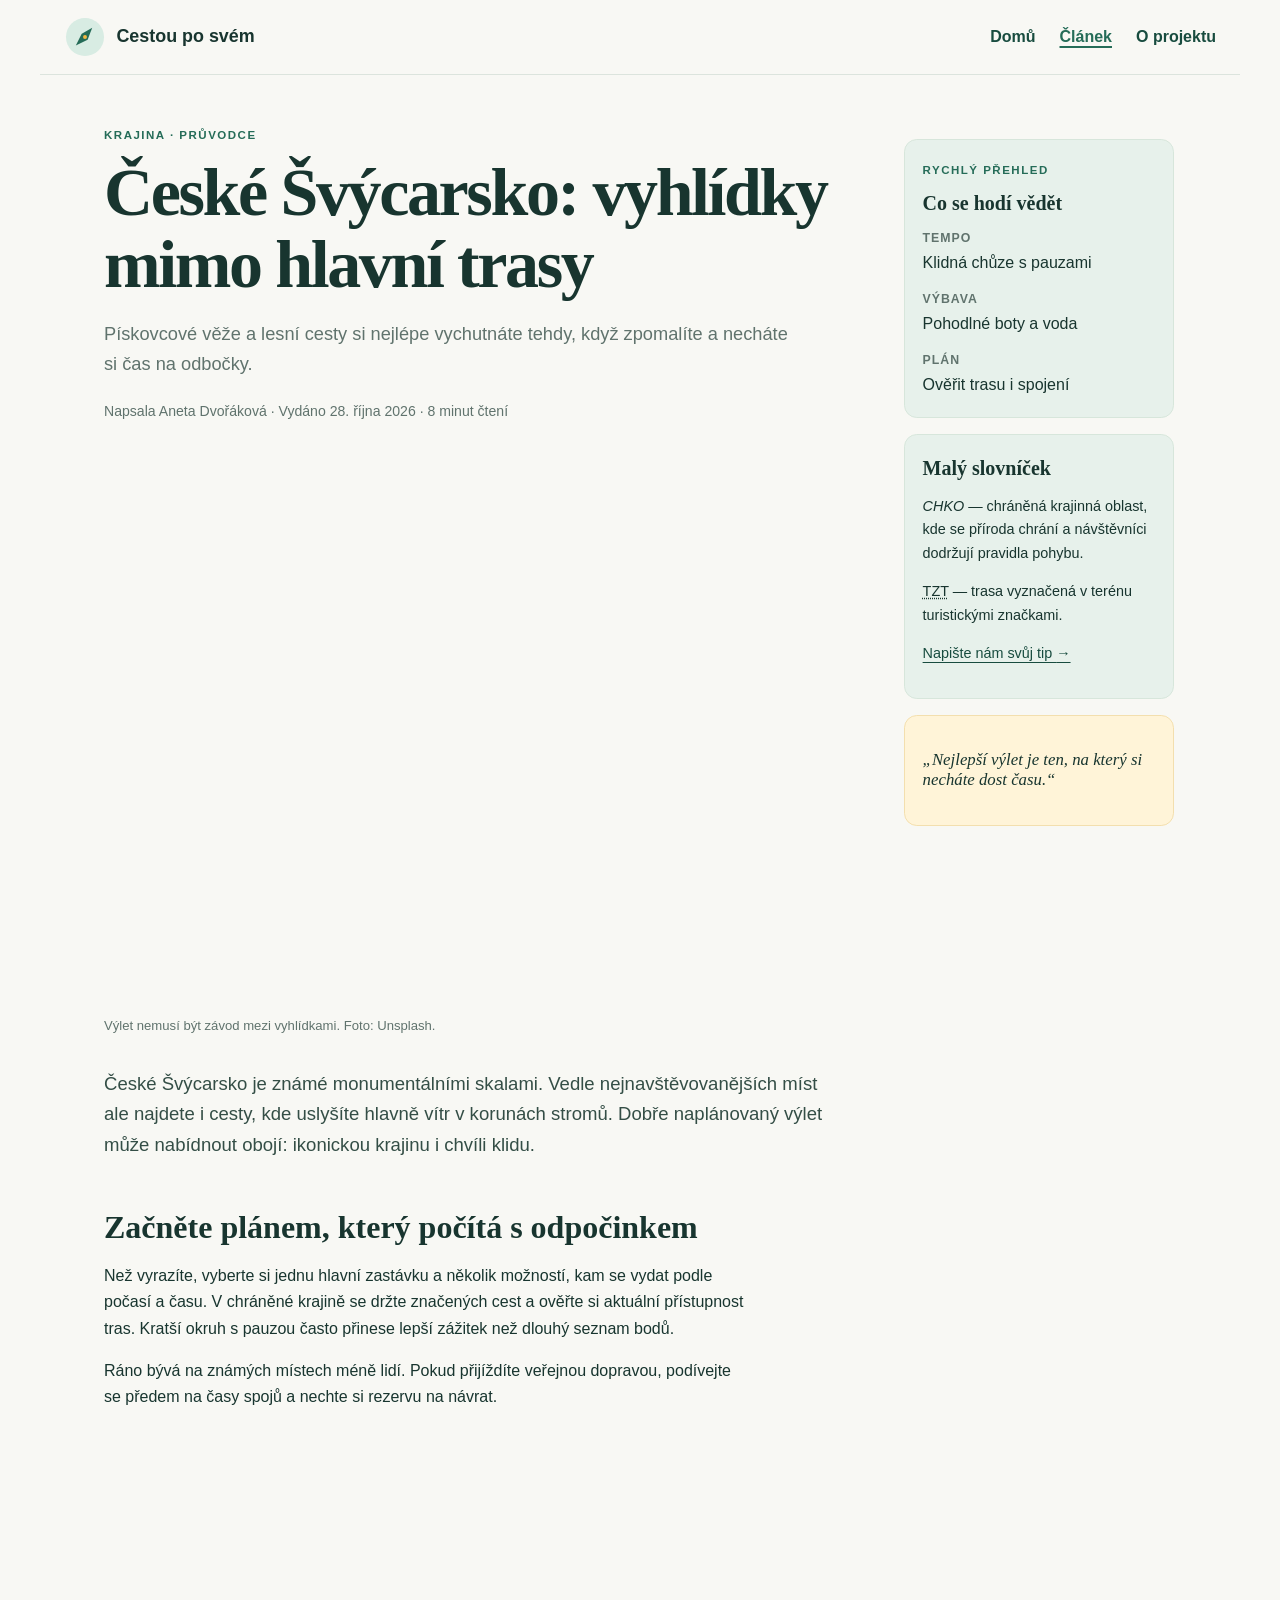
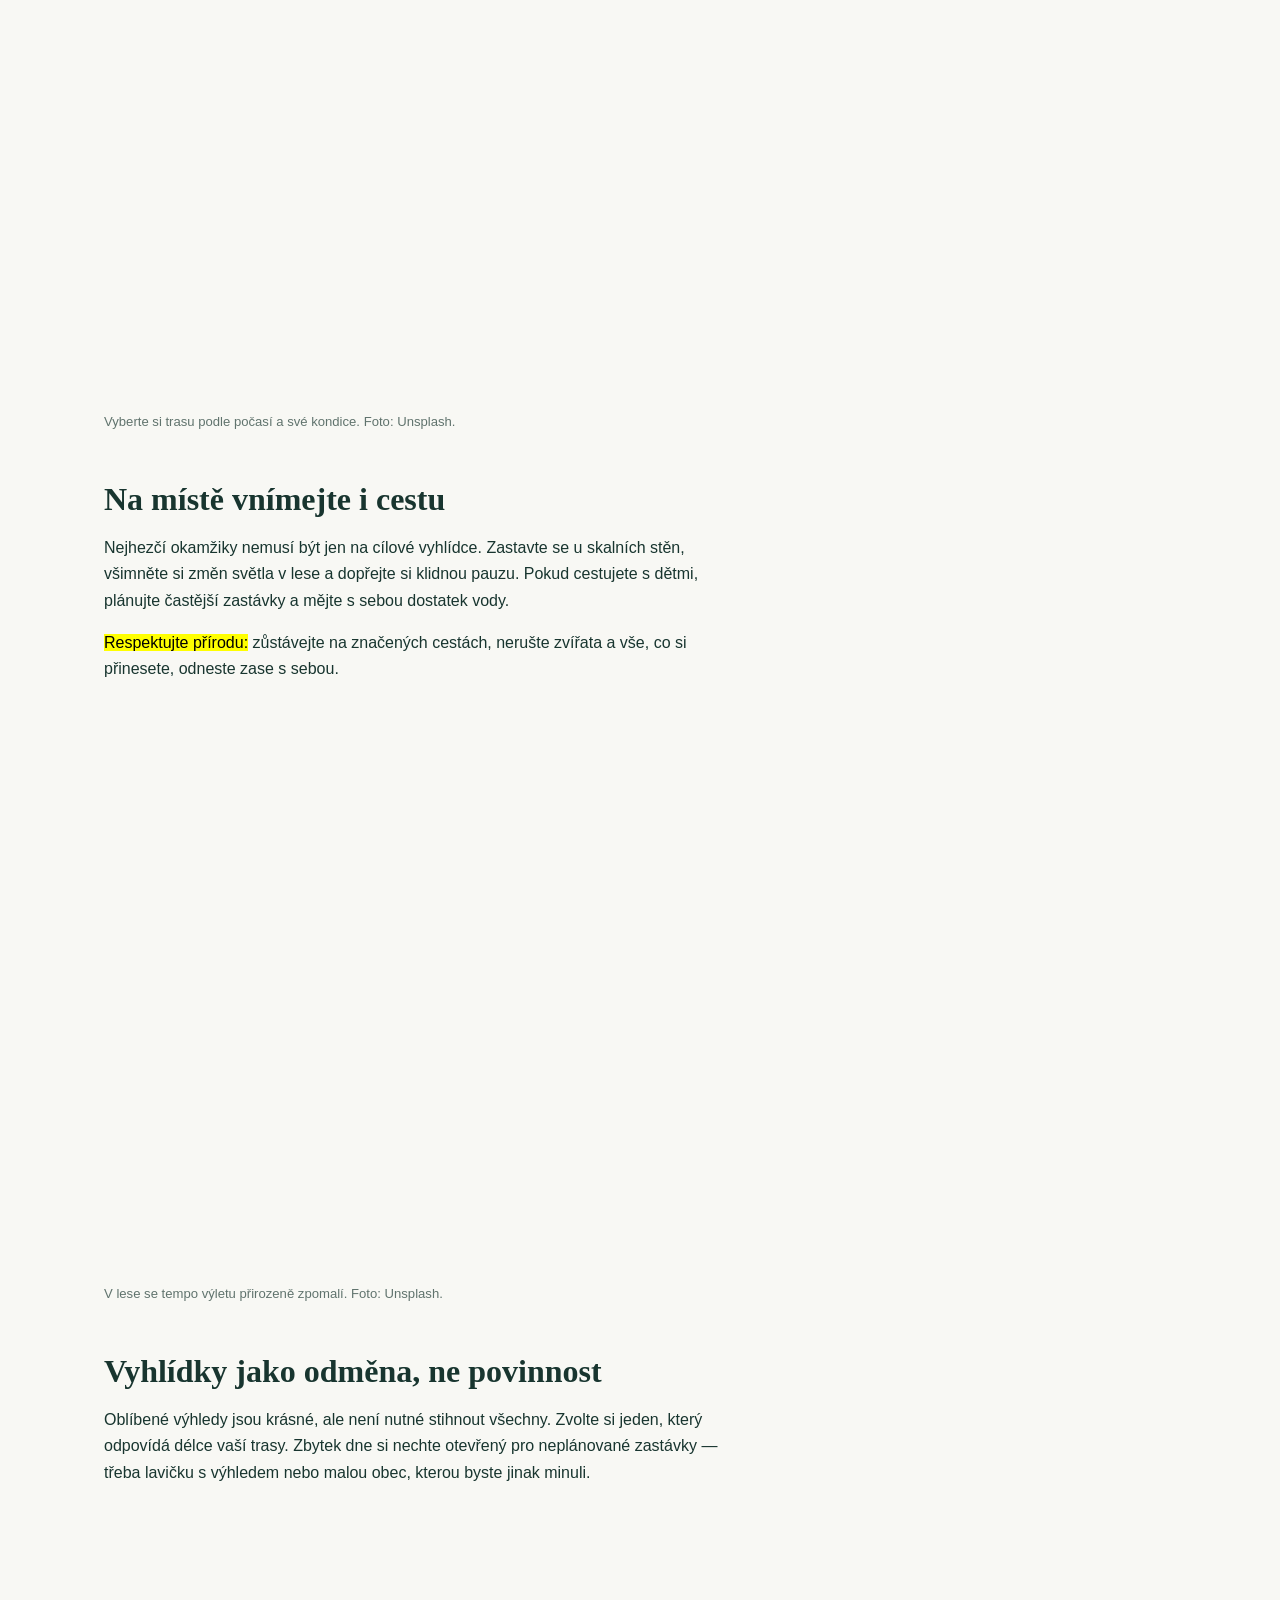
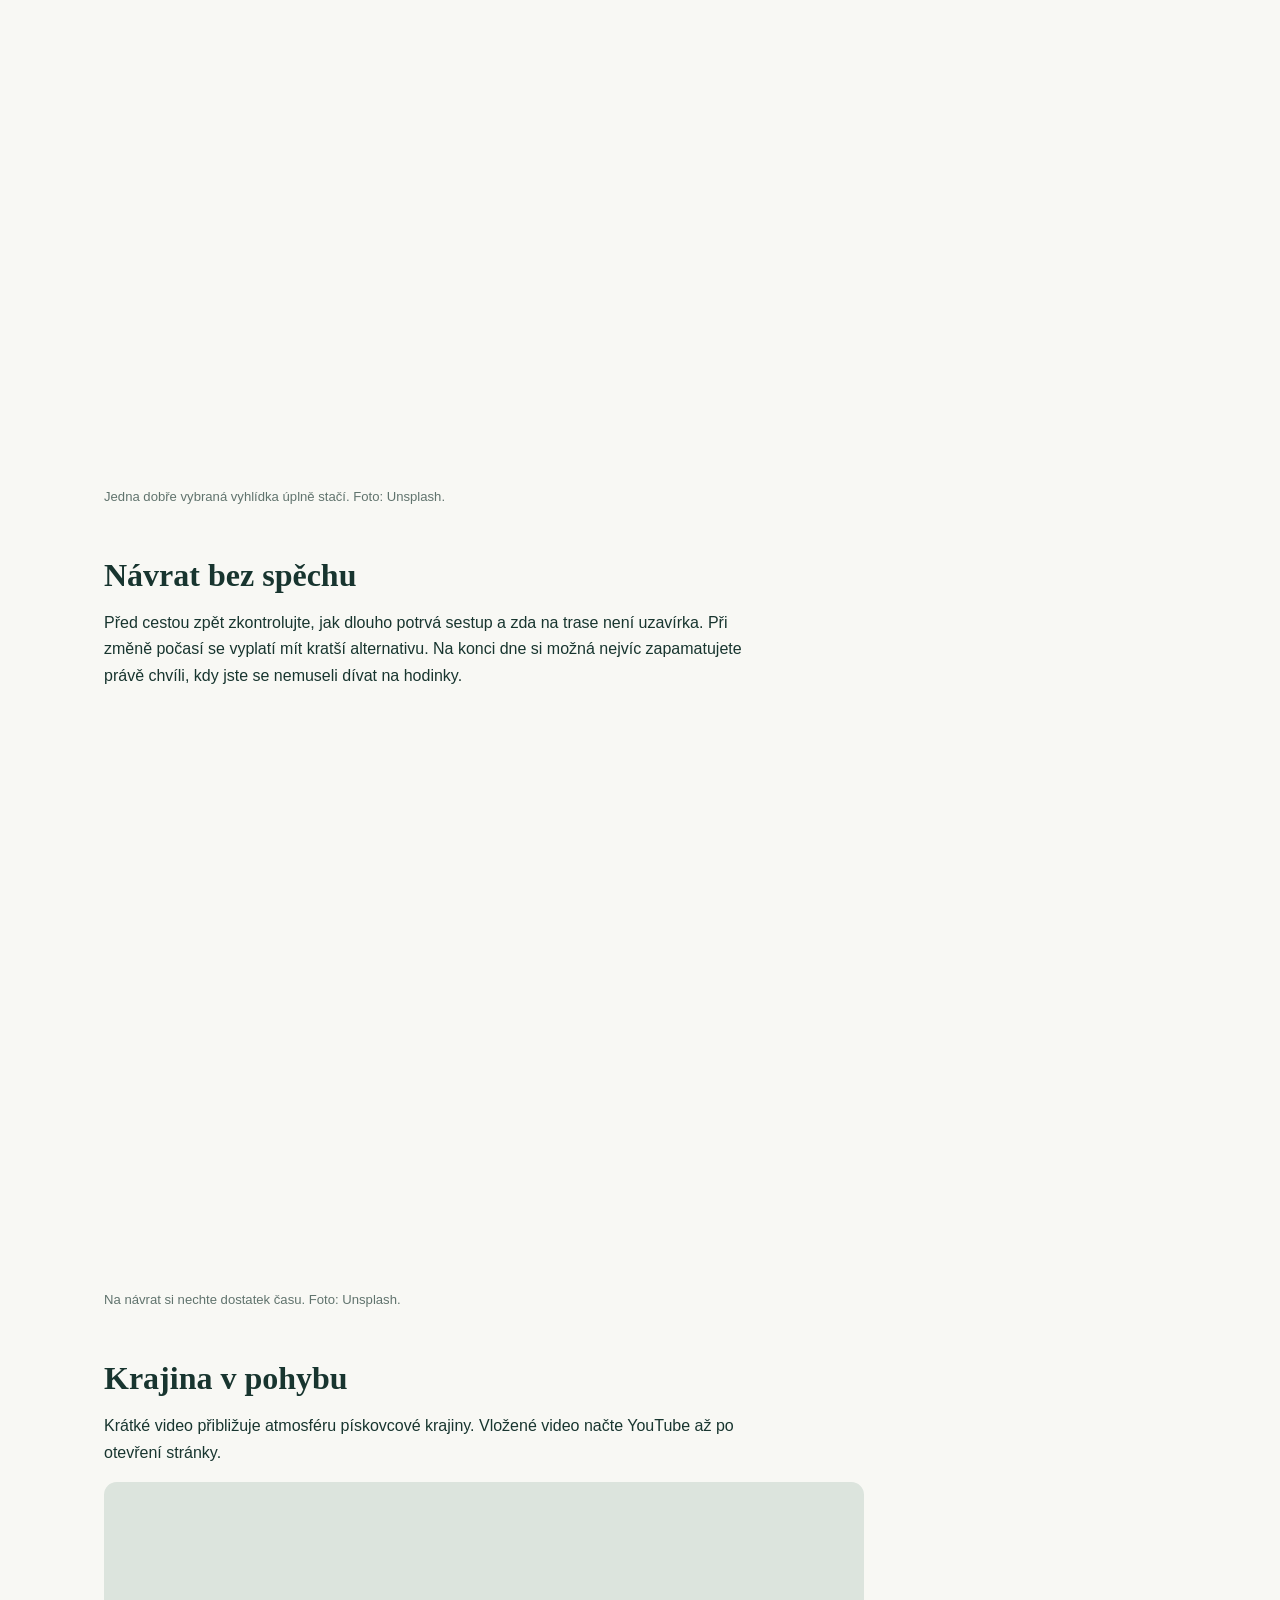
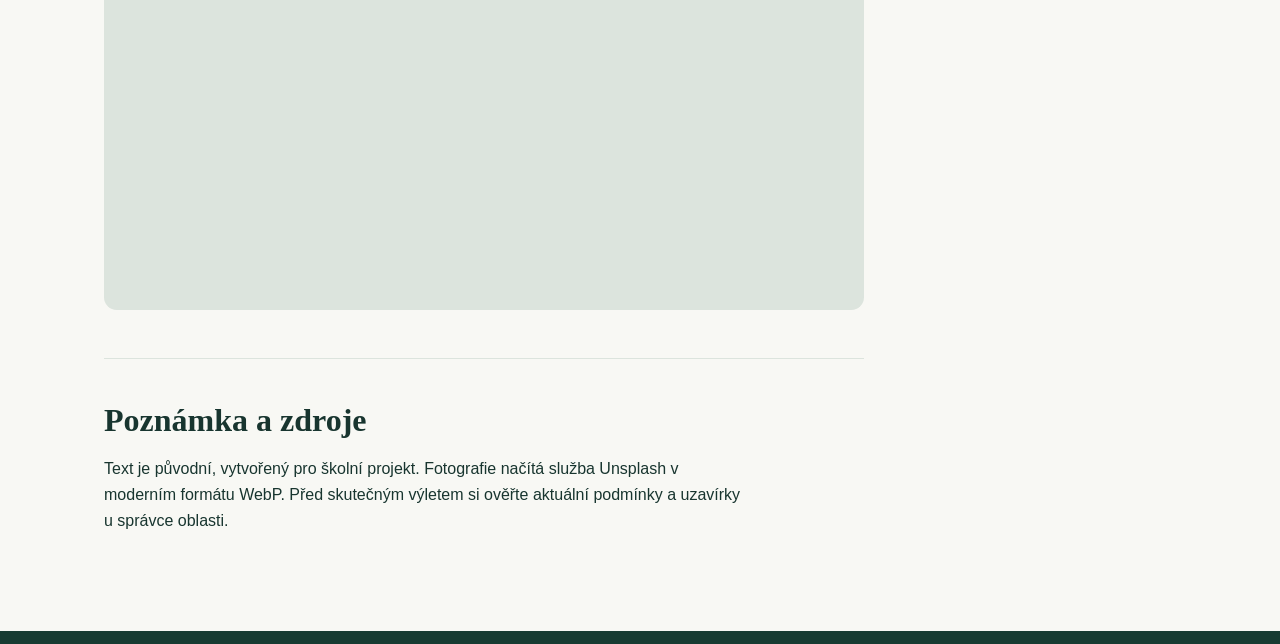
==== detail.html @ b2ba9cd7 "Added files" ====
<!doctype html>
<html lang="cs">

<head>
  <meta charset="utf-8">
  <meta name="viewport" content="width=device-width, initial-scale=1">
  <meta name="description" content="Průvodce klidnějšími trasami a vyhlídkami v Českém Švýcarsku.">
  <title>
    České Švýcarsko: vyhlídky mimo hlavní trasy — Cestou po svém
  </title>
  <link rel="icon" href="images/kompas.svg" type="image/svg+xml">
  <link rel="stylesheet" href="milnikovy.css">
</head>

<body>
  <a class="skip-link" href="#hlavni-obsah">Přeskočit na obsah</a>
  <header class="site-header">
    <a class="brand" href="milnikovy.html"><img src="images/kompas.svg" alt="" width="42" height="42">
      <span>Cestou po svém</span></a>
    <nav aria-label="Hlavní navigace">
      <ul>
        <li>
          <a href="milnikovy.html">Domů</a>
        </li>
        <li>
          <a aria-current="page" href="detail.html">Článek</a>
        </li>
        <li>
          <a href="kontakt.html">O projektu</a>
        </li>
      </ul>
    </nav>
  </header>
  <main id="hlavni-obsah" class="article-layout">
    <article class="long-article">
      <header class="article-header">
        <p class="eyebrow">
          Krajina · Průvodce
        </p>
        <hgroup>
          <h1>
            České Švýcarsko: vyhlídky mimo hlavní trasy
          </h1>
          <p>
            Pískovcové věže a lesní cesty si nejlépe vychutnáte tehdy, když zpomalíte a necháte si čas na odbočky.
          </p>
        </hgroup>
        <p class="meta">
          Napsala Aneta Dvořáková · Vydáno <time datetime="2026-10-28">28. října 2026</time> · 8 minut čtení
        </p>
      </header>
      <figure class="article-figure hero-figure">
        <img
          src="https://images.unsplash.com/photo-1472396961693-142e6e269027?auto=format&amp;fit=crop&amp;w=1400&amp;q=84&amp;fm=webp"
          srcset="https://images.unsplash.com/photo-1472396961693-142e6e269027?auto=format&amp;fit=crop&amp;w=480&amp;q=78&amp;fm=webp 480w, https://images.unsplash.com/photo-1472396961693-142e6e269027?auto=format&amp;fit=crop&amp;w=900&amp;q=82&amp;fm=webp 900w, https://images.unsplash.com/photo-1472396961693-142e6e269027?auto=format&amp;fit=crop&amp;w=1400&amp;q=84&amp;fm=webp 1400w"
          sizes="(max-width: 760px) 100vw, 760px" alt="Lesní krajina Českého Švýcarska zalitá měkkým světlem"
          width="1400" height="900" fetchpriority="high">
        <figcaption>
          Výlet nemusí být závod mezi vyhlídkami. Foto: Unsplash.
        </figcaption>
      </figure>
      <p class="lead">
        České Švýcarsko je známé monumentálními skalami. Vedle nejnavštěvovanějších míst ale najdete i cesty, kde
        uslyšíte hlavně vítr v korunách stromů. Dobře naplánovaný výlet může nabídnout obojí: ikonickou krajinu i chvíli
        klidu.
      </p>
      <section aria-labelledby="planovani">
        <h2 id="planovani">
          Začněte plánem, který počítá s odpočinkem
        </h2>
        <p>
          Než vyrazíte, vyberte si jednu hlavní zastávku a několik možností, kam se vydat podle počasí a času. V
          chráněné krajině se držte značených cest a ověřte si aktuální přístupnost tras. Kratší okruh s pauzou často
          přinese lepší zážitek než dlouhý seznam bodů.
        </p>
        <p>
          Ráno bývá na známých místech méně lidí. Pokud přijíždíte veřejnou dopravou, podívejte se předem na časy spojů
          a nechte si rezervu na návrat.
        </p>
        <figure class="article-figure">
          <img
            src="https://images.unsplash.com/photo-1470770841072-f978cf4d019e?auto=format&amp;fit=crop&amp;w=1000&amp;q=80&amp;fm=webp"
            srcset="https://images.unsplash.com/photo-1470770841072-f978cf4d019e?auto=format&amp;fit=crop&amp;w=480&amp;q=76&amp;fm=webp 480w, https://images.unsplash.com/photo-1470770841072-f978cf4d019e?auto=format&amp;fit=crop&amp;w=800&amp;q=80&amp;fm=webp 800w, https://images.unsplash.com/photo-1470770841072-f978cf4d019e?auto=format&amp;fit=crop&amp;w=1200&amp;q=82&amp;fm=webp 1200w"
            sizes="(max-width: 760px) 100vw, 760px" alt="Pohled přes zelené kopce do dálky" width="1000" height="680"
            loading="lazy">
          <figcaption>
            Vyberte si trasu podle počasí a své kondice. Foto: Unsplash.
          </figcaption>
        </figure>
      </section>
      <section aria-labelledby="na-miste">
        <h2 id="na-miste">
          Na místě vnímejte i cestu
        </h2>
        <p>
          Nejhezčí okamžiky nemusí být jen na cílové vyhlídce. Zastavte se u skalních stěn, všimněte si změn světla v
          lese a dopřejte si klidnou pauzu. Pokud cestujete s dětmi, plánujte častější zastávky a mějte s sebou dostatek
          vody.
        </p>
        <p>
          <mark>Respektujte přírodu:</mark> zůstávejte na značených cestách, nerušte zvířata a vše, co si přinesete,
          odneste zase s sebou.
        </p>
        <figure class="article-figure">
          <img
            src="https://images.unsplash.com/photo-1448375240586-882707db888b?auto=format&amp;fit=crop&amp;w=1000&amp;q=80&amp;fm=webp"
            srcset="https://images.unsplash.com/photo-1448375240586-882707db888b?auto=format&amp;fit=crop&amp;w=480&amp;q=76&amp;fm=webp 480w, https://images.unsplash.com/photo-1448375240586-882707db888b?auto=format&amp;fit=crop&amp;w=800&amp;q=80&amp;fm=webp 800w, https://images.unsplash.com/photo-1448375240586-882707db888b?auto=format&amp;fit=crop&amp;w=1200&amp;q=82&amp;fm=webp 1200w"
            sizes="(max-width: 760px) 100vw, 760px" alt="Sluneční paprsky pronikají vysokým lesem" width="1000"
            height="680" loading="lazy">
          <figcaption>
            V lese se tempo výletu přirozeně zpomalí. Foto: Unsplash.
          </figcaption>
        </figure>
      </section>
      <section aria-labelledby="vyhledy">
        <h2 id="vyhledy">
          Vyhlídky jako odměna, ne povinnost
        </h2>
        <p>
          Oblíbené výhledy jsou krásné, ale není nutné stihnout všechny. Zvolte si jeden, který odpovídá délce vaší
          trasy. Zbytek dne si nechte otevřený pro neplánované zastávky — třeba lavičku s výhledem nebo malou obec,
          kterou byste jinak minuli.
        </p>
        <figure class="article-figure">
          <img
            src="https://images.unsplash.com/photo-1500530855697-b586d89ba3ee?auto=format&amp;fit=crop&amp;w=1000&amp;q=80&amp;fm=webp"
            srcset="https://images.unsplash.com/photo-1500530855697-b586d89ba3ee?auto=format&amp;fit=crop&amp;w=480&amp;q=76&amp;fm=webp 480w, https://images.unsplash.com/photo-1500530855697-b586d89ba3ee?auto=format&amp;fit=crop&amp;w=800&amp;q=80&amp;fm=webp 800w, https://images.unsplash.com/photo-1500530855697-b586d89ba3ee?auto=format&amp;fit=crop&amp;w=1200&amp;q=82&amp;fm=webp 1200w"
            sizes="(max-width: 760px) 100vw, 760px" alt="Rozlehlá krajina s vrcholky a zelenými loukami" width="1000"
            height="680" loading="lazy">
          <figcaption>
            Jedna dobře vybraná vyhlídka úplně stačí. Foto: Unsplash.
          </figcaption>
        </figure>
      </section>
      <section aria-labelledby="navrat">
        <h2 id="navrat">
          Návrat bez spěchu
        </h2>
        <p>
          Před cestou zpět zkontrolujte, jak dlouho potrvá sestup a zda na trase není uzavírka. Při změně počasí se
          vyplatí mít kratší alternativu. Na konci dne si možná nejvíc zapamatujete právě chvíli, kdy jste se nemuseli
          dívat na hodinky.
        </p>
        <figure class="article-figure">
          <img
            src="https://images.unsplash.com/photo-1473448912268-2022ce9509d8?auto=format&amp;fit=crop&amp;w=1000&amp;q=80&amp;fm=webp"
            srcset="https://images.unsplash.com/photo-1473448912268-2022ce9509d8?auto=format&amp;fit=crop&amp;w=480&amp;q=76&amp;fm=webp 480w, https://images.unsplash.com/photo-1473448912268-2022ce9509d8?auto=format&amp;fit=crop&amp;w=800&amp;q=80&amp;fm=webp 800w, https://images.unsplash.com/photo-1473448912268-2022ce9509d8?auto=format&amp;fit=crop&amp;w=1200&amp;q=82&amp;fm=webp 1200w"
            sizes="(max-width: 760px) 100vw, 760px" alt="Úzká stezka se vine zeleným lesem" width="1000" height="680"
            loading="lazy">
          <figcaption>
            Na návrat si nechte dostatek času. Foto: Unsplash.
          </figcaption>
        </figure>
      </section>
      <section class="video-section" aria-labelledby="video-title">
        <h2 id="video-title">
          Krajina v pohybu
        </h2>
        <p>
          Krátké video přibližuje atmosféru pískovcové krajiny. Vložené video načte YouTube až po otevření stránky.
        </p>
        <div class="video-frame">
          <iframe src="https://youtu.be/0768rzSVvw4?si=myckIss6LUMf8JYG" title="Ukázkové video krajiny na YouTube"
            loading="lazy" referrerpolicy="strict-origin-when-cross-origin"
            allow="accelerometer; autoplay; clipboard-write; encrypted-media; gyroscope; picture-in-picture; web-share"
            allowfullscreen></iframe>
        </div>
      </section>
      <section class="sources" aria-labelledby="zdroje">
        <h2 id="zdroje">
          Poznámka a zdroje
        </h2>
        <p>
          Text je původní, vytvořený pro školní projekt. Fotografie načítá služba Unsplash v moderním formátu WebP. Před
          skutečným výletem si ověřte aktuální podmínky a uzavírky u správce oblasti.
        </p>
      </section>
    </article>
    <aside class="sidebar" aria-labelledby="sidebar-title">
      <div class="aside-card">
        <p class="eyebrow">
          Rychlý přehled
        </p>
        <h2 id="sidebar-title">
          Co se hodí vědět
        </h2>
        <dl>
          <dt>
            Tempo
          </dt>
          <dd>
            Klidná chůze s pauzami
          </dd>
          <dt>
            Výbava
          </dt>
          <dd>
            Pohodlné boty a voda
          </dd>
          <dt>
            Plán
          </dt>
          <dd>
            Ověřit trasu i spojení
          </dd>
        </dl>
      </div>
      <div class="aside-card glossary">
        <h2>
          Malý slovníček
        </h2>
        <p>
          <dfn>CHKO</dfn> — chráněná krajinná oblast, kde se příroda chrání a návštěvníci dodržují pravidla pohybu.
        </p>
        <p>
          <abbr title="Turistická značená trasa">TZT</abbr> — trasa vyznačená v terénu turistickými značkami.
        </p>
        <p>
          <a href="kontakt.html">Napište nám svůj tip <span aria-hidden="true">→</span></a>
        </p>
      </div>
      <div class="aside-card quote">
        <p>
          „Nejlepší výlet je ten, na který si necháte dost času.“
        </p>
      </div>
    </aside>
  </main>
  <footer class="site-footer">
    <div class="footer-main">
      <div>
        <a class="brand footer-brand" href="milnikovy.html"><img src="images/kompas.svg" alt="" width="34" height="34">
          <span>Cestou po svém</span></a>
        <p>
          Školní projekt · Autor: Denys Stratiichuk
        </p>
      </div>
      <nav aria-label="Mapa webu">
        <h2>
          Mapa webu
        </h2>
        <ul>
          <li>
            <a href="milnikovy.html">Domů</a>
          </li>
          <li>
            <a href="detail.html">Článek</a>
          </li>
          <li>
            <a href="kontakt.html">O projektu a kontakt</a>
          </li>
        </ul>
      </nav>
    </div>
    <p class="copyright">
      © 2026 Cestou po svém · Vytvořeno jako školní projekt
    </p>
  </footer>
</body>

</html>
---- milnikovy.css ----
:root {
  color-scheme: light;
  --ink: #18352f;
  --muted: #60736d;
  --green: #256c58;
  --green-dark: #184c3f;
  --mint: #e7f1eb;
  --paper: #f8f8f4;
  --line: #dce4dd;
  --sun: #f4b942;
  --white: #fff;
  --shadow: 0 14px 38px rgba(24, 53, 47, .09);
  font-family: Inter, "Segoe UI", Arial, sans-serif;
}

* {
  box-sizing: border-box;
}

body {
  margin: 0;
  color: var(--ink);
  background: var(--paper);
  font-size: 16px;
  line-height: 1.65;
}

a {
  color: var(--green-dark);
  text-underline-offset: 4px;
}

a:hover {
  color: #a15c16;
}

.skip-link {
  position: absolute;
  left: -9999px;
  top: 0;
  background: #fff;
  padding: .8rem;
  z-index: 10;
}

.skip-link:focus {
  left: 1rem;
}

.site-header {
  max-width: 1200px;
  padding: 1rem 1.5rem;
  margin: auto;
  display: flex;
  justify-content: space-between;
  align-items: center;
  gap: 2rem;
  border-bottom: 1px solid var(--line);
}

.brand {
  display: inline-flex;
  align-items: center;
  gap: .65rem;
  color: var(--ink);
  font-weight: 800;
  text-decoration: none;
  font-size: 1.12rem;
}

.site-header nav ul,
.site-footer nav ul {
  display: flex;
  gap: 1.5rem;
  list-style: none;
  padding: 0;
  margin: 0;
}

.site-header nav a {
  text-decoration: none;
  font-weight: 650;
}

.site-header nav a[aria-current=page] {
  color: var(--green);
  text-decoration: underline;
  text-decoration-thickness: 2px;
}

.intro,
.featured,
.latest,
.about-strip,
.contact-page,
/* Rozložení článku a bočního panelu */
.article-layout {
  max-width: 1120px;
  margin-inline: auto;
  padding-inline: 1.5rem;
}

/* Domovská stránka */
.intro {
  padding-top: 4rem;
  padding-bottom: 2.4rem;
}

.intro h1,
.contact-intro h1 {
  font-family: Georgia, serif;
  font-size: clamp(2.4rem, 6vw, 4.8rem);
  line-height: 1.05;
  max-width: 820px;
  letter-spacing: -.04em;
  margin: .25rem 0 1rem;
}

.intro hgroup p,
.contact-intro hgroup p {
  font-size: 1.15rem;
  color: var(--muted);
  max-width: 650px;
  margin: .7rem 0;
}

.eyebrow {
  text-transform: uppercase;
  letter-spacing: .13em;
  font-size: .72rem;
  font-weight: 800;
  color: var(--green);
  margin: .2rem 0 .7rem;
}

.featured {
  display: grid;
  grid-template-columns: 1.25fr .75fr;
  align-items: center;
  gap: 2rem;
}

.feature-image {
  display: block;
  overflow: hidden;
  border-radius: 1.2rem;
  box-shadow: var(--shadow);
}

.feature-image img {
  display: block;
  width: 100%;
  height: 390px;
  object-fit: cover;
}

.feature-copy {
  padding: 1rem 0;
}

.feature-copy h2 {
  font: 700 clamp(1.8rem, 3vw, 2.7rem)/1.13 Georgia, serif;
  margin: .6rem 0;
}

.feature-copy h2 a {
  color: var(--ink);
  text-decoration: none;
}

.feature-copy>p:not(.eyebrow):not(.meta) {
  color: var(--muted);
}

.meta {
  font-size: .88rem;
  color: var(--muted);
}

.button-link {
  display: inline-flex;
  align-items: center;
  gap: .7rem;
  padding: .8rem 1.1rem;
  background: var(--green);
  border-radius: .55rem;
  color: white;
  text-decoration: none;
  font-weight: 700;
  margin-top: .5rem;
}

.button-link:hover {
  background: var(--green-dark);
  color: white;
}

.latest {
  padding-top: 5rem;
  padding-bottom: 3rem;
}

.section-heading {
  display: flex;
  justify-content: space-between;
  align-items: end;
  margin-bottom: 1.4rem;
}

.section-heading h2,
.about-strip h2,
.contact-bottom h2 {
  font: 700 2rem/1.15 Georgia, serif;
  margin: .2rem 0;
}

.section-heading>p {
  color: var(--muted);
}

.card-grid {
  display: grid;
  grid-template-columns: repeat(3, 1fr);
  gap: 1.15rem;
}

.story-card {
  background: white;
  border: 1px solid var(--line);
  border-radius: .85rem;
  padding: .85rem;
  box-shadow: 0 6px 18px rgba(24, 53, 47, .04);
}

.story-card img {
  width: 100%;
  height: 180px;
  object-fit: cover;
  border-radius: .55rem;
}

.story-card h3 {
  font: 700 1.25rem/1.2 Georgia, serif;
  margin: .2rem 0;
}

.story-card>p:not(.eyebrow) {
  color: var(--muted);
  margin: .45rem 0;
}

.placeholder {
  font-size: .78rem;
  font-weight: 700;
  color: var(--green);
}

.about-strip {
  border-block: 1px solid var(--line);
  padding-block: 2.2rem;
  margin-top: 1rem;
  margin-bottom: 3rem;
  display: flex;
  justify-content: space-between;
  align-items: center;
  gap: 2rem;
}

.about-strip p:not(.eyebrow) {
  color: var(--muted);
  margin: .5rem 0 0;
  max-width: 650px;
}

.text-link {
  font-weight: 750;
  white-space: nowrap;
}

.site-footer {
  background: #173b32;
  color: #eaf3ed;
  padding: 2rem max(1.5rem, calc((100% - 1120px)/2));
}

.footer-main {
  display: flex;
  justify-content: space-between;
  gap: 3rem;
}

.footer-brand {
  color: white;
}

.site-footer p {
  font-size: .85rem;
  color: #c6d8ce;
}

.site-footer nav h2 {
  font-size: .82rem;
  text-transform: uppercase;
  letter-spacing: .1em;
}

.site-footer nav ul {
  flex-direction: column;
  gap: .25rem;
}

.site-footer nav a {
  color: #eaf3ed;
}

.copyright {
  border-top: 1px solid rgba(255, 255, 255, .18);
  padding-top: 1rem;
  margin: 1.5rem 0 0;
}

.article-layout {
  display: grid;
  grid-template-columns: minmax(0, 760px) 270px;
  gap: 2.5rem;
  align-items: start;
  padding-top: 3rem;
  padding-bottom: 5rem;
}

.article-header h1 {
  font: 700 clamp(2.4rem, 5.8vw, 4.25rem)/1.06 Georgia, serif;
  letter-spacing: -.035em;
  margin: .3rem 0 .8rem;
}

.article-header hgroup>p {
  font-size: 1.14rem;
  color: var(--muted);
  max-width: 700px;
}

.article-header .meta {
  margin-top: 1.3rem;
}

.long-article>section {
  margin-top: 3rem;
}

.long-article h2 {
  font: 700 2rem/1.2 Georgia, serif;
  margin-bottom: .7rem;
}

.long-article p {
  max-width: 72ch;
}

.long-article p.lead {
  font-size: 1.16rem;
  color: #344e46;
  margin-block: 1.7rem 2.4rem;
}

.article-figure {
  margin: 2rem 0;
}

.article-figure img {
  display: block;
  width: 100%;
  height: auto;
  max-height: 560px;
  object-fit: cover;
  border-radius: .85rem;
}

.article-figure figcaption {
  color: var(--muted);
  font-size: .82rem;
  margin-top: .5rem;
}

.hero-figure {
  margin-top: 1.5rem;
}

.sidebar {
  position: sticky;
  top: 1rem;
  display: grid;
  gap: 1rem;
  margin-top: 1rem;
}

.aside-card {
  background: var(--mint);
  border: 1px solid #d7e6db;
  border-radius: .8rem;
  padding: 1.1rem;
}

.aside-card h2 {
  font: 700 1.25rem/1.2 Georgia, serif;
  margin: .2rem 0 .8rem;
}

.aside-card dl {
  margin: 0;
}

.aside-card dt {
  font-size: .77rem;
  text-transform: uppercase;
  letter-spacing: .08em;
  color: var(--muted);
  font-weight: 800;
  margin-top: .8rem;
}

.aside-card dd {
  margin: .1rem 0;
}

.glossary p {
  font-size: .9rem;
}

.quote {
  background: #fff4d8;
  border-color: #f3dfae;
  font: italic 1.05rem Georgia, serif;
}

.video-frame {
  position: relative;
  aspect-ratio: 16/9;
  background: #dce4dd;
  border-radius: .8rem;
  overflow: hidden;
}

.video-frame iframe,
.map-frame iframe {
  width: 100%;
  height: 100%;
  border: 0;
}

.sources {
  padding-top: 1rem;
  border-top: 1px solid var(--line);
}

/* Kontaktní stránka */
.contact-page {
  padding-top: 4rem;
  padding-bottom: 5rem;
}

.contact-intro {
  padding-bottom: 2.3rem;
}

.contact-grid {
  display: grid;
  grid-template-columns: 1fr 1fr;
  gap: 3rem;
  align-items: start;
}

.contact-copy h2,
.contact-card h2 {
  font: 700 1.7rem/1.2 Georgia, serif;
}

.contact-copy address {
  font-style: normal;
  line-height: 1.9;
}

.note {
  font-size: .85rem;
  color: var(--muted);
  background: #fff4d8;
  padding: 1rem;
  border-radius: .6rem;
}

.contact-card {
  background: white;
  border: 1px solid var(--line);
  border-radius: 1rem;
  padding: 1.3rem;
  box-shadow: var(--shadow);
}

.map-frame {
  height: 320px;
  border-radius: .65rem;
  overflow: hidden;
  background: var(--mint);
}

.map-link {
  font-size: .85rem;
}

.contact-bottom {
  margin-top: 3rem;
  padding: 2rem;
  background: var(--mint);
  border-radius: 1rem;
}

.contact-bottom p {
  color: var(--muted);
}

.contact-bottom .text-link {
  margin-left: 1rem;
}

@media(max-width:820px) {
  .featured {
    grid-template-columns: 1fr;
  }

  .feature-image img {
    height: 330px;
  }

  .article-layout {
    grid-template-columns: 1fr;
  }

  .sidebar {
    position: static;
    grid-template-columns: repeat(2, 1fr);
    margin-top: 0;
  }

  .quote {
    grid-column: 1/-1;
  }

  .contact-grid {
    gap: 1.5rem;
  }
}

@media(max-width:600px) {
  .site-header {
    align-items: flex-start;
    flex-direction: column;
    gap: .8rem;
  }

  .site-header nav ul {
    gap: 1rem;
  }

  .intro {
    padding-top: 2.6rem;
  }

  .card-grid {
    grid-template-columns: 1fr;
  }

  .story-card img {
    height: 220px;
  }

  .section-heading,
  .about-strip,
  .footer-main {
    align-items: flex-start;
    flex-direction: column;
  }

  .section-heading>p {
    margin: .2rem 0;
  }

  .about-strip {
    gap: .8rem;
  }

  .article-layout {
    padding-top: 2rem;
  }

  .sidebar,
  .contact-grid {
    grid-template-columns: 1fr;
  }

  .contact-page {
    padding-top: 2.5rem;
  }

  .contact-bottom .text-link {
    display: block;
    margin: 1rem 0 0;
  }

  .feature-image img {
    height: 250px;
  }
}
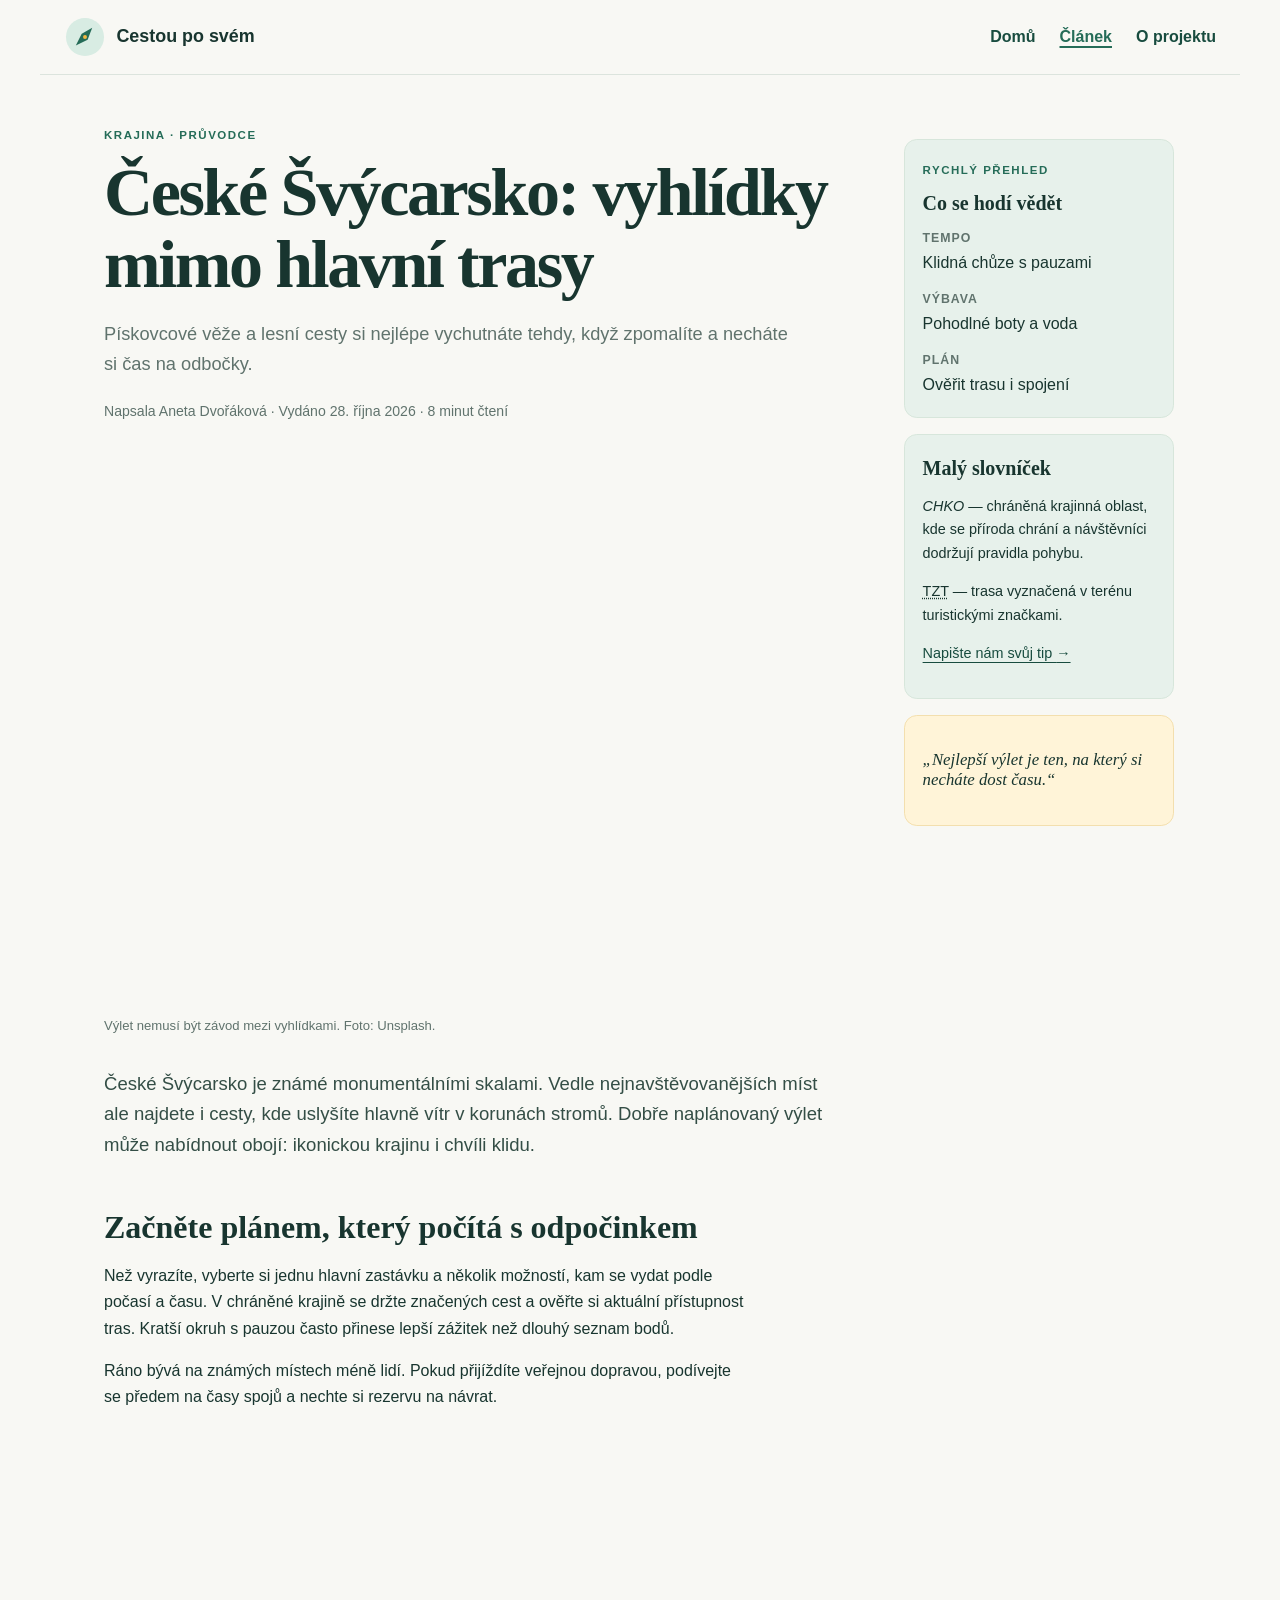
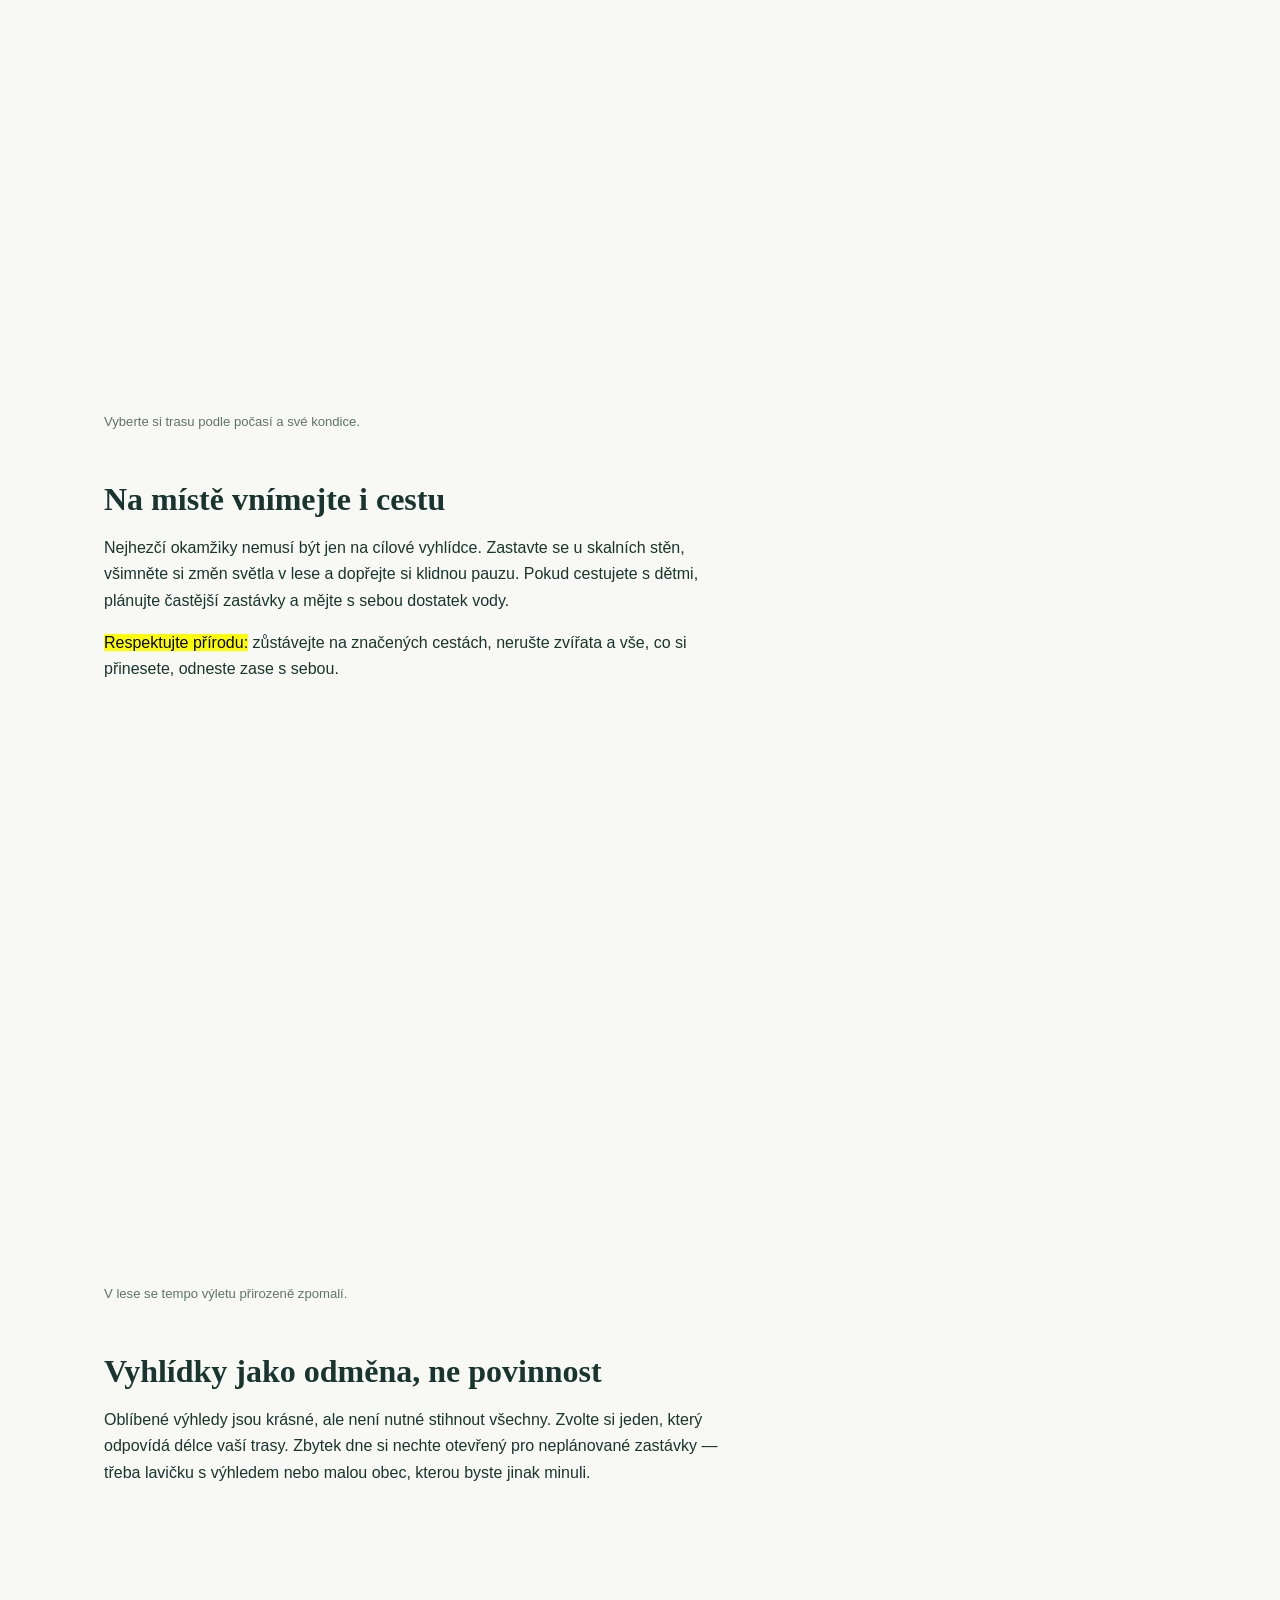
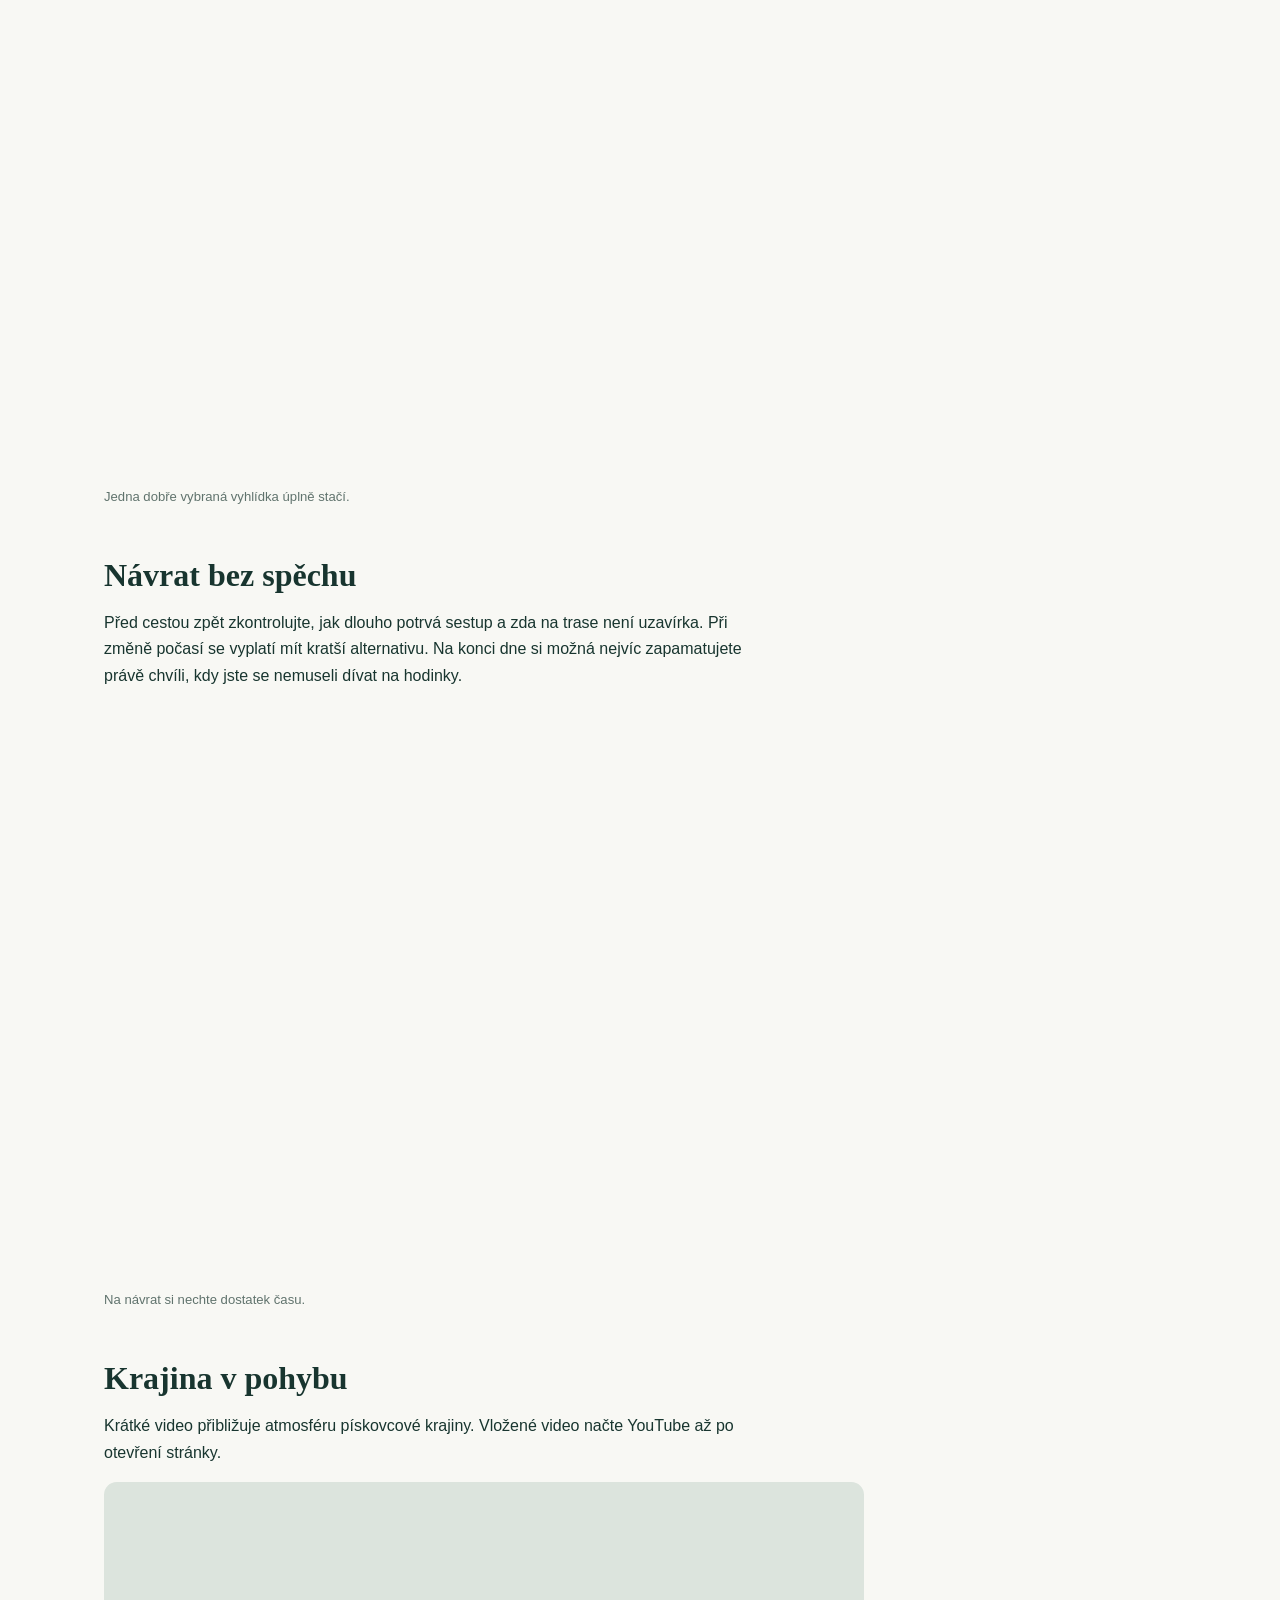
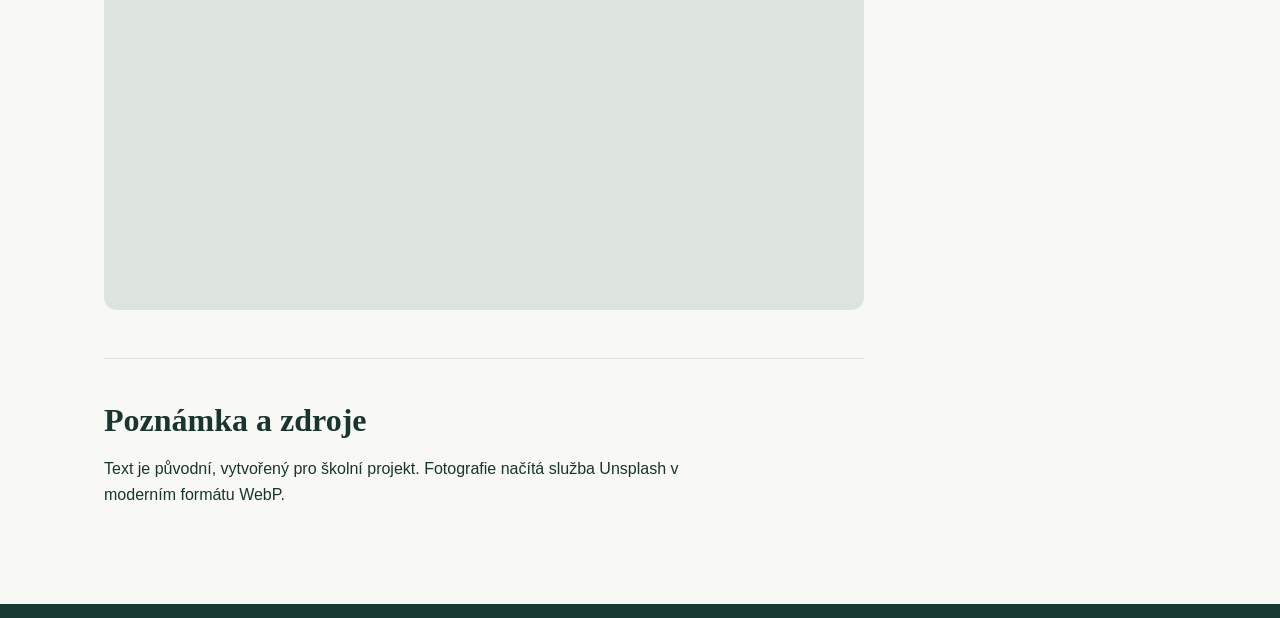
==== commit 46647ad0: "Error fix" ====
--- a/detail.html
+++ b/detail.html
@@ -84,7 +84,7 @@
             sizes="(max-width: 760px) 100vw, 760px" alt="Pohled přes zelené kopce do dálky" width="1000" height="680"
             loading="lazy">
           <figcaption>
-            Vyberte si trasu podle počasí a své kondice. Foto: Unsplash.
+            Vyberte si trasu podle počasí a své kondice.
           </figcaption>
         </figure>
       </section>
@@ -108,7 +108,7 @@
             sizes="(max-width: 760px) 100vw, 760px" alt="Sluneční paprsky pronikají vysokým lesem" width="1000"
             height="680" loading="lazy">
           <figcaption>
-            V lese se tempo výletu přirozeně zpomalí. Foto: Unsplash.
+            V lese se tempo výletu přirozeně zpomalí.
           </figcaption>
         </figure>
       </section>
@@ -128,7 +128,7 @@
             sizes="(max-width: 760px) 100vw, 760px" alt="Rozlehlá krajina s vrcholky a zelenými loukami" width="1000"
             height="680" loading="lazy">
           <figcaption>
-            Jedna dobře vybraná vyhlídka úplně stačí. Foto: Unsplash.
+            Jedna dobře vybraná vyhlídka úplně stačí.
           </figcaption>
         </figure>
       </section>
@@ -148,7 +148,7 @@
             sizes="(max-width: 760px) 100vw, 760px" alt="Úzká stezka se vine zeleným lesem" width="1000" height="680"
             loading="lazy">
           <figcaption>
-            Na návrat si nechte dostatek času. Foto: Unsplash.
+            Na návrat si nechte dostatek času.
           </figcaption>
         </figure>
       </section>
@@ -171,9 +171,7 @@
           Poznámka a zdroje
         </h2>
         <p>
-          Text je původní, vytvořený pro školní projekt. Fotografie načítá služba Unsplash v moderním formátu WebP. Před
-          skutečným výletem si ověřte aktuální podmínky a uzavírky u správce oblasti.
-        </p>
+          Text je původní, vytvořený pro školní projekt. Fotografie načítá služba Unsplash v moderním formátu WebP.
       </section>
     </article>
     <aside class="sidebar" aria-labelledby="sidebar-title">
